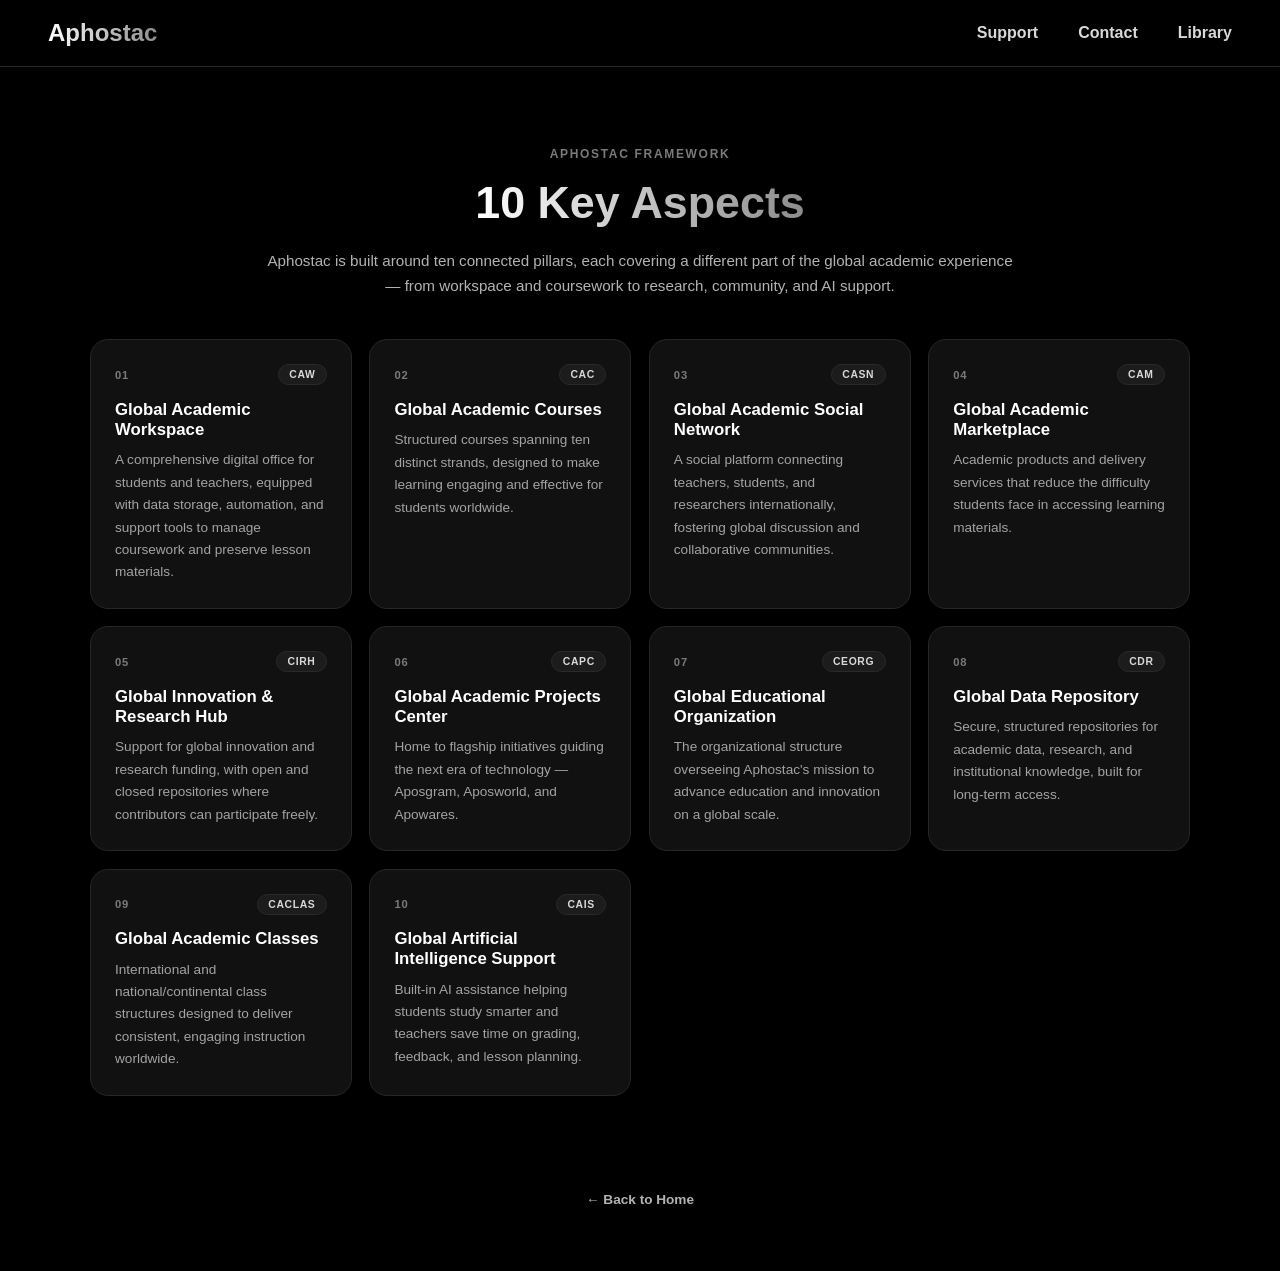
==== aspects.html @ 4a08800a "Add files via upload" ====
<!DOCTYPE html>
<html lang="en-US">
  <!---Copyrights: 2026 Gabriel Yoan L. Cortez. All rights reserved--->
  <!---Webnotes: Keep in mind to watch out for sources, links, href attributes
  because it will affect the website styles--->

  <head>

    <!--- Metalines --->
    <meta charset="utf-8">
    <meta name="author" content="Gabriel Yoan L. Cortez">
    <meta name="description" content="The 10 Key Aspects of Aphostac">
    <meta name="viewport" content="width=device-width, initial-scale=1.0">
    <title>Aphostac/Aspects</title>
    <!--- Connections --->
    <link rel="stylesheet" href="style.css">
    <link rel="stylesheet" href="aspects.css">
    <script src="script.js" defer></script>
    <script src="aspects.js" defer></script>
    <link rel="icon" href="Images/Icon.png" type="image/x-icon">

  </head>
  <body>

    <!--- Navbar --->
    <div class="nav-container">
      <h1 class="nav-title"><a href="index.html" class="nav-title-link">Aphostac</a></h1>
      <nav class="navbar">
        <ul class="nav-list">
          <li><a href="support.html">Support</a></li>
          <li><a href="contact.html">Contact</a></li>
          <li><a href="library.html">Library</a></li>
        </ul>
      </nav>
    </div>

    <!--- Aspects Hero --->
    <main class="aspects-hero">
      <span class="aspects-eyebrow">Aphostac Framework</span>
      <h1 class="aspects-title">10 Key Aspects</h1>
      <p class="aspects-description">
        Aphostac is built around ten connected pillars, each covering a different
        part of the global academic experience — from workspace and coursework
        to research, community, and AI support.
      </p>
    </main>

    <!--- Aspects Grid --->
    <section class="aspects-grid" id="aspectsGrid">

      <div class="aspect-card" data-index="01">
        <div class="aspect-card-head">
          <span class="aspect-card-index">01</span>
          <span class="aspect-card-tag">CAW</span>
        </div>
        <h3 class="aspect-card-title">Global Academic Workspace</h3>
        <p class="aspect-card-text">A comprehensive digital office for students and teachers, equipped with data storage, automation, and support tools to manage coursework and preserve lesson materials.</p>
      </div>

      <div class="aspect-card" data-index="02">
        <div class="aspect-card-head">
          <span class="aspect-card-index">02</span>
          <span class="aspect-card-tag">CAC</span>
        </div>
        <h3 class="aspect-card-title">Global Academic Courses</h3>
        <p class="aspect-card-text">Structured courses spanning ten distinct strands, designed to make learning engaging and effective for students worldwide.</p>
      </div>

      <div class="aspect-card" data-index="03">
        <div class="aspect-card-head">
          <span class="aspect-card-index">03</span>
          <span class="aspect-card-tag">CASN</span>
        </div>
        <h3 class="aspect-card-title">Global Academic Social Network</h3>
        <p class="aspect-card-text">A social platform connecting teachers, students, and researchers internationally, fostering global discussion and collaborative communities.</p>
      </div>

      <div class="aspect-card" data-index="04">
        <div class="aspect-card-head">
          <span class="aspect-card-index">04</span>
          <span class="aspect-card-tag">CAM</span>
        </div>
        <h3 class="aspect-card-title">Global Academic Marketplace</h3>
        <p class="aspect-card-text">Academic products and delivery services that reduce the difficulty students face in accessing learning materials.</p>
      </div>

      <div class="aspect-card" data-index="05">
        <div class="aspect-card-head">
          <span class="aspect-card-index">05</span>
          <span class="aspect-card-tag">CIRH</span>
        </div>
        <h3 class="aspect-card-title">Global Innovation &amp; Research Hub</h3>
        <p class="aspect-card-text">Support for global innovation and research funding, with open and closed repositories where contributors can participate freely.</p>
      </div>

      <div class="aspect-card" data-index="06">
        <div class="aspect-card-head">
          <span class="aspect-card-index">06</span>
          <span class="aspect-card-tag">CAPC</span>
        </div>
        <h3 class="aspect-card-title">Global Academic Projects Center</h3>
        <p class="aspect-card-text">Home to flagship initiatives guiding the next era of technology — Aposgram, Aposworld, and Apowares.</p>
      </div>

      <div class="aspect-card" data-index="07">
        <div class="aspect-card-head">
          <span class="aspect-card-index">07</span>
          <span class="aspect-card-tag">CEORG</span>
        </div>
        <h3 class="aspect-card-title">Global Educational Organization</h3>
        <p class="aspect-card-text">The organizational structure overseeing Aphostac's mission to advance education and innovation on a global scale.</p>
      </div>

      <div class="aspect-card" data-index="08">
        <div class="aspect-card-head">
          <span class="aspect-card-index">08</span>
          <span class="aspect-card-tag">CDR</span>
        </div>
        <h3 class="aspect-card-title">Global Data Repository</h3>
        <p class="aspect-card-text">Secure, structured repositories for academic data, research, and institutional knowledge, built for long-term access.</p>
      </div>

      <div class="aspect-card" data-index="09">
        <div class="aspect-card-head">
          <span class="aspect-card-index">09</span>
          <span class="aspect-card-tag">CACLAS</span>
        </div>
        <h3 class="aspect-card-title">Global Academic Classes</h3>
        <p class="aspect-card-text">International and national/continental class structures designed to deliver consistent, engaging instruction worldwide.</p>
      </div>

      <div class="aspect-card" data-index="10">
        <div class="aspect-card-head">
          <span class="aspect-card-index">10</span>
          <span class="aspect-card-tag">CAIS</span>
        </div>
        <h3 class="aspect-card-title">Global Artificial Intelligence Support</h3>
        <p class="aspect-card-text">Built-in AI assistance helping students study smarter and teachers save time on grading, feedback, and lesson planning.</p>
      </div>

    </section>

    <!--- Back to Home --->
    <div class="aspects-footer">
      <a class="aspects-back" href="index.html">← Back to Home</a>
    </div>

  </body>
</html>
---- style.css ----
/* Fonts >>> */
@font-face {
  font-family: 'ClashDisplay';
  src: url('Fonts/Clash Display/Woff2/ClashDisplay-Extralight.woff2') format('woff2'),
       url('Fonts/Clash Display/Woff1/ClashDisplay-Extralight.woff') format('woff');
  font-weight: 200;
  font-style: normal;
  font-display: swap;
}

@font-face {
  font-family: 'ClashDisplay';
  src: url('Fonts/Clash Display/Woff2/ClashDisplay-Light.woff2') format('woff2'),
       url('Fonts/Clash Display/Woff1/ClashDisplay-Light.woff') format('woff');
  font-weight: 300;
  font-style: normal;
  font-display: swap;
}

@font-face {
  font-family: 'ClashDisplay';
  src: url('Fonts/Clash Display/Woff2/ClashDisplay-Regular.woff2') format('woff2'),
       url('Fonts/Clash Display/Woff1/ClashDisplay-Regular.woff') format('woff');
  font-weight: 400;
  font-style: normal;
  font-display: swap;
}

@font-face {
  font-family: 'ClashDisplay';
  src: url('Fonts/Clash Display/Woff2/ClashDisplay-Medium.woff2') format('woff2'),
       url('Fonts/Clash Display/Woff1/ClashDisplay-Medium.woff') format('woff');
  font-weight: 500;
  font-style: normal;
  font-display: swap;
}

@font-face {
  font-family: 'ClashDisplay';
  src: url('Fonts/Clash Display/Woff2/ClashDisplay-Semibold.woff2') format('woff2'),
       url('Fonts/Clash Display/Woff1/ClashDisplay-Semibold.woff') format('woff');
  font-weight: 600;
  font-style: normal;
  font-display: swap;
}

@font-face {
  font-family: 'ClashDisplay';
  src: url('Fonts/Clash Display/Woff2/ClashDisplay-Bold.woff2') format('woff2'),
       url('Fonts/Clash Display/Woff1/ClashDisplay-Bold.woff') format('woff');
  font-weight: 700;
  font-style: normal;
  font-display: swap;
}

@font-face {
  font-family: 'ClashDisplay Variable';
  src: url('Fonts/Clash Display/Woff2/ClashDisplay-Variable.woff2') format('woff2'),
       url('Fonts/Clash Display/Woff1/ClashDisplay-Variable.woff') format('woff');
  font-weight: 200 700;
  font-style: normal;
  font-display: swap;
}

/* Body >>> */
body {
  background-color: black;
  font-family: 'ClashDisplay', sans-serif;
  font-weight: 400;
  margin: 0;
}

/* Navbar >>> */
:root {
  --title-weight: 600;
}

.nav-container {
  display: flex;
  flex-wrap: nowrap;
  align-items: center;
  justify-content: space-between;
  background-color: #000;
  padding: 1.2rem 3rem;
  border-bottom: 1px solid #2a2a2a;
}

.nav-title {
  font-family: 'ClashDisplay', sans-serif;
  font-weight: 600;
  font-size: 1.5rem;
  margin: 0;
  flex-shrink: 0;
  background: linear-gradient(to right, #ffffff, #8c8c8c);
  -webkit-background-clip: text;
  background-clip: text;
  -webkit-text-fill-color: transparent;
  color: transparent;
}

.navbar {
  flex-shrink: 1;
  min-width: 0;
}

.nav-list {
  display: flex;
  flex-wrap: nowrap;
  list-style: none;
  gap: 2.5rem;
  margin: 0;
  padding: 0;
}

.nav-list a {
  font-family: 'ClashDisplay', sans-serif;
  font-weight: 600;
  text-decoration: none;
  color: #d9d9d9;
  font-size: 1rem;
  white-space: nowrap;
  transition: color 0.2s ease;
}

.nav-list a:hover {
  color: #ffffff;
}

/* Medias >>> */
@media (max-width: 768px) {
  .nav-container {
    padding: 1rem 1.5rem;
  }

  .nav-title {
    font-size: 1.4rem;
  }

  .nav-list {
    gap: 1.2rem;
  }

  .nav-list a {
    font-size: 0.85rem;
  }
}

@media (max-width: 480px) {
  .nav-container {
    padding: 0.8rem 1rem;
  }

  .nav-title {
    font-size: 0.85rem;
  }

  .nav-list {
    gap: 0.7rem;
  }

  .nav-list a {
    font-size: 0.7rem;
  }
}

/* Mainsect >>> */
.main-section {
  display: flex;
  flex-direction: column;
  align-items: center;
  justify-content: center;
  text-align: center;
  padding: 6rem 2rem;
  padding-bottom: 10rem;
  max-width: 800px;
  margin: 0 auto;
}

.title-main {
  font-family: 'ClashDisplay', sans-serif;
  font-weight: 600;
  font-size: 3rem;
  margin: 0 0 1.5rem;
  background: linear-gradient(to right, #ffffff, #8c8c8c);
  -webkit-background-clip: text;
  background-clip: text;
  -webkit-text-fill-color: transparent;
  color: transparent;
}

.description-main {
  font-family: 'ClashDisplay', sans-serif;
  font-weight: 400;
  font-size: 0.9rem;
  line-height: 1.7;
  color: #b3b3b3;
  margin: 0;
}

/* Mainbuts >>> */
.Viewact-main,
.Groupact-main {
  position: fixed;
  left: 1rem;
  right: 1rem;
  width: auto;
  font-family: 'ClashDisplay', sans-serif;
  font-weight: 600;
  font-size: 0.95rem;
  padding: 0.95rem 1.5rem;
  border-radius: 999px;
  border: 1px solid #2a2a2a;
  cursor: pointer;
  transition: transform 0.2s ease, opacity 0.2s ease;
  z-index: 100;
}

.Viewact-main:hover,
.Groupact-main:hover {
  transform: translateY(-2px);
  opacity: 0.9;
}

.Groupact-main {
  bottom: max(1.5rem, env(safe-area-inset-bottom));
  background-color: #000000;
  color: #ffffff;
}

.Viewact-main {
  bottom: calc(max(1.5rem, env(safe-area-inset-bottom)) + 4rem);
  background-color: #ffffff;
  color: #000000;
}

@media (max-width: 768px) {
  .main-section {
    padding: 4rem 1.5rem;
    padding-bottom: 9rem;
  }

  .title-main {
    font-size: 2.2rem;
  }

  .description-main {
    font-size: 1rem;
  }
}

@media (max-width: 480px) {
  .main-section {
    padding: 3rem 1rem;
    padding-bottom: 8.5rem;
  }

  .title-main {
    font-size: 1.7rem;
  }

  .description-main {
    font-size: 0.75rem;
  }

  .Viewact-main,
  .Groupact-main {
    left: 0.75rem;
    right: 0.75rem;
    font-size: 0.85rem;
    padding: 0.85rem 1.25rem;
  }

  .Viewact-main {
    bottom: calc(max(1rem, env(safe-area-inset-bottom)) + 3.5rem);
  }

  .Groupact-main {
    bottom: max(1rem, env(safe-area-inset-bottom));
  }
}

/* Card Deck >>> */
.deck-wrapper {
  position: fixed;
  left: 1rem;
  right: 1rem;
  bottom: calc(max(1.5rem, env(safe-area-inset-bottom)) + 8.6rem);
  z-index: 90;
  display: flex;
  justify-content: center;
  pointer-events: none;
}

.card-deck {
  display: flex;
  align-items: center;
  justify-content: center;
  gap: 0.75rem;
  width: 100%;
  max-width: 420px;
  pointer-events: auto;
}

.deck-card {
  flex: 1;
  text-decoration: none;
  border-radius: 18px;
  padding: 1rem;
  display: flex;
  flex-direction: column;
  justify-content: space-between;
  height: 92px;
  overflow: hidden;
  cursor: pointer;
  transition: transform 0.4s cubic-bezier(.22,.9,.32,1),
              opacity 0.4s ease,
              background-color 0.4s ease,
              box-shadow 0.4s ease;
}

.deck-card-index {
  font-family: 'ClashDisplay', sans-serif;
  font-weight: 600;
  font-size: 0.65rem;
  letter-spacing: 0.08em;
}

.deck-card-title {
  font-family: 'ClashDisplay', sans-serif;
  font-weight: 600;
  font-size: 0.78rem;
  line-height: 1.25;
  margin: 0;
}

.deck-card-side {
  background-color: #111111;
  border: 1px solid #262626;
  color: #9a9a9a;
  transform: scale(0.86);
  opacity: 0.55;
}

.deck-card-center {
  background-color: #ffffff;
  color: #000000;
  transform: scale(1.08);
  opacity: 1;
  box-shadow: 0 12px 30px rgba(0, 0, 0, 0.35);
  z-index: 2;
}

.deck-card-center .deck-card-index {
  opacity: 0.45;
}

.deck-card-side .deck-card-index {
  opacity: 0.6;
}

.deck-card.is-swapping {
  opacity: 0;
  transform: scale(0.9) translateY(6px);
}

@media (max-width: 480px) {
  .deck-wrapper {
    bottom: calc(max(1rem, env(safe-area-inset-bottom)) + 7.2rem);
  }
  .card-deck {
    gap: 0.5rem;
    max-width: 340px;
  }
  .deck-card {
    height: 78px;
    padding: 0.8rem;
    border-radius: 14px;
  }
  .deck-card-title {
    font-size: 0.68rem;
  }
  .deck-card-index {
    font-size: 0.58rem;
  }
}

/* Popup Sheets >>> */
.popup-overlay {
  position: fixed;
  inset: 0;
  background-color: rgba(0, 0, 0, 0.65);
  opacity: 0;
  pointer-events: none;
  transition: opacity 0.35s ease;
  z-index: 195;
}

.popup-overlay.active {
  opacity: 1;
  pointer-events: auto;
}

.popup-sheet {
  position: fixed;
  left: 0;
  right: 0;
  bottom: 0;
  top: 230px;
  background-color: #0d0d0d;
  border-top: 1px solid #2a2a2a;
  border-radius: 24px 24px 0 0;
  box-shadow: 0 -12px 40px rgba(0, 0, 0, 0.5);
  transform: translateY(100%);
  transition: transform 0.4s cubic-bezier(.22,.9,.32,1);
  z-index: 200;
  display: flex;
  flex-direction: column;
  overflow: hidden;
}

.popup-sheet.active {
  transform: translateY(0);
}

.popup-handle {
  flex-shrink: 0;
  width: 44px;
  height: 4px;
  background-color: #333333;
  border-radius: 999px;
  margin: 0.9rem auto 0.6rem;
  cursor: grab;
  touch-action: none;
}

.popup-scroll {
  overflow-y: auto;
  padding: 0.5rem 1.8rem 3rem;
  -webkit-overflow-scrolling: touch;
}

.popup-header {
  padding-top: 0.5rem;
  margin-bottom: 1.5rem;
}

.popup-eyebrow {
  font-family: 'ClashDisplay', sans-serif;
  font-weight: 600;
  font-size: 0.75rem;
  letter-spacing: 0.12em;
  text-transform: uppercase;
  color: #7a7a7a;
}

.popup-title {
  font-family: 'ClashDisplay', sans-serif;
  font-weight: 600;
  font-size: 1.8rem;
  margin: 0.4rem 0 0.8rem;
  background: linear-gradient(to right, #ffffff, #8c8c8c);
  -webkit-background-clip: text;
  background-clip: text;
  -webkit-text-fill-color: transparent;
  color: transparent;
}

.popup-section {
  margin-bottom: 2rem;
}

.popup-subtitle {
  font-family: 'ClashDisplay', sans-serif;
  font-weight: 600;
  font-size: 1.1rem;
  color: #ffffff;
  margin: 0 0 0.8rem;
}

.popup-text {
  font-family: 'ClashDisplay', sans-serif;
  font-weight: 400;
  font-size: 0.9rem;
  line-height: 1.7;
  color: #b3b3b3;
  margin: 0;
}

.popup-cards {
  display: flex;
  flex-direction: column;
  gap: 0.9rem;
}

.popup-card {
  background-color: #111111;
  border: 1px solid #262626;
  border-radius: 18px;
  padding: 1.2rem 1.3rem;
  transition: border-color 0.2s ease, transform 0.2s ease;
}

.popup-card:hover {
  border-color: #3a3a3a;
  transform: translateY(-2px);
}

.popup-card-index {
  font-family: 'ClashDisplay', sans-serif;
  font-weight: 600;
  font-size: 0.65rem;
  letter-spacing: 0.08em;
  color: #7a7a7a;
}

.popup-card-title {
  font-family: 'ClashDisplay', sans-serif;
  font-weight: 600;
  font-size: 0.95rem;
  color: #ffffff;
  margin: 0.5rem 0 0.5rem;
}

.popup-card-text {
  font-family: 'ClashDisplay', sans-serif;
  font-weight: 400;
  font-size: 0.82rem;
  line-height: 1.6;
  color: #a3a3a3;
  margin: 0;
}

/* Popup Form >>> */
.popup-form {
  display: flex;
  flex-direction: column;
  gap: 1.1rem;
}

.popup-label {
  font-family: 'ClashDisplay', sans-serif;
  font-weight: 500;
  font-size: 0.82rem;
  color: #b3b3b3;
  display: flex;
  flex-direction: column;
  gap: 0.5rem;
}

.popup-input {
  font-family: 'ClashDisplay', sans-serif;
  font-weight: 400;
  font-size: 0.9rem;
  color: #ffffff;
  background-color: #111111;
  border: 1px solid #262626;
  border-radius: 12px;
  padding: 0.85rem 1rem;
  outline: none;
  transition: border-color 0.2s ease;
}

.popup-input:focus {
  border-color: #6a6a6a;
}

.popup-textarea {
  resize: vertical;
  min-height: 90px;
}

.popup-submit {
  font-family: 'ClashDisplay', sans-serif;
  font-weight: 600;
  font-size: 0.95rem;
  padding: 0.95rem 1.5rem;
  border-radius: 999px;
  border: 1px solid #2a2a2a;
  background-color: #ffffff;
  color: #000000;
  cursor: pointer;
  margin-top: 0.4rem;
  transition: transform 0.2s ease, opacity 0.2s ease;
}

.popup-submit:hover {
  transform: translateY(-2px);
  opacity: 0.9;
}

.popup-form-note {
  font-family: 'ClashDisplay', sans-serif;
  font-weight: 400;
  font-size: 0.8rem;
  color: #7a7a7a;
  min-height: 1rem;
  margin: 0;
  opacity: 0;
  transition: opacity 0.3s ease;
}

.popup-form-note.show {
  opacity: 1;
  color: #9ad19a;
}

body.popup-open {
  overflow: hidden;
}

@media (max-width: 768px) {
  .popup-sheet {
    top: 200px;
  }
  .popup-title {
    font-size: 1.5rem;
  }
}

@media (max-width: 480px) {
  .popup-sheet {
    top: 165px;
  }
  .popup-scroll {
    padding: 0.5rem 1.3rem 2.5rem;
  }
  .popup-title {
    font-size: 1.3rem;
  }
}
---- aspects.css ----
/* Sticky Navbar >>> */
.nav-container {
  position: sticky;
  top: 0;
  z-index: 150;
}

/* Aspects Hero >>> */
.aspects-hero {
  display: flex;
  flex-direction: column;
  align-items: center;
  text-align: center;
  padding: 5rem 2rem 2.5rem;
  max-width: 760px;
  margin: 0 auto;
}

.aspects-eyebrow {
  font-family: 'ClashDisplay', sans-serif;
  font-weight: 600;
  font-size: 0.75rem;
  letter-spacing: 0.14em;
  text-transform: uppercase;
  color: #7a7a7a;
  margin-bottom: 1rem;
}

.aspects-title {
  font-family: 'ClashDisplay', sans-serif;
  font-weight: 600;
  font-size: 2.8rem;
  margin: 0 0 1.2rem;
  background: linear-gradient(to right, #ffffff, #8c8c8c);
  -webkit-background-clip: text;
  background-clip: text;
  -webkit-text-fill-color: transparent;
  color: transparent;
}

.aspects-description {
  font-family: 'ClashDisplay', sans-serif;
  font-weight: 400;
  font-size: 0.95rem;
  line-height: 1.7;
  color: #b3b3b3;
  margin: 0;
}

/* Aspects Grid >>> */
.aspects-grid {
  display: grid;
  grid-template-columns: repeat(auto-fit, minmax(260px, 1fr));
  gap: 1.1rem;
  max-width: 1100px;
  margin: 0 auto;
  padding: 0 2rem 6rem;
}

.aspect-card {
  background-color: #111111;
  border: 1px solid #262626;
  border-radius: 18px;
  padding: 1.5rem;
  cursor: default;
  transition: border-color 0.25s ease, transform 0.25s ease, background-color 0.25s ease;
}

.aspect-card:hover {
  border-color: #3a3a3a;
  background-color: #141414;
  transform: translateY(-3px);
}

.aspect-card-head {
  display: flex;
  align-items: center;
  justify-content: space-between;
  margin-bottom: 0.9rem;
}

.aspect-card-index {
  font-family: 'ClashDisplay', sans-serif;
  font-weight: 600;
  font-size: 0.7rem;
  letter-spacing: 0.08em;
  color: #7a7a7a;
}

.aspect-card-tag {
  font-family: 'ClashDisplay', sans-serif;
  font-weight: 600;
  font-size: 0.65rem;
  letter-spacing: 0.06em;
  color: #d9d9d9;
  background-color: #1c1c1c;
  border: 1px solid #2a2a2a;
  border-radius: 999px;
  padding: 0.25rem 0.65rem;
}

.aspect-card-title {
  font-family: 'ClashDisplay', sans-serif;
  font-weight: 600;
  font-size: 1.05rem;
  color: #ffffff;
  margin: 0 0 0.6rem;
}

.aspect-card-text {
  font-family: 'ClashDisplay', sans-serif;
  font-weight: 400;
  font-size: 0.85rem;
  line-height: 1.65;
  color: #a3a3a3;
  margin: 0;
}

/* Highlighted / active state (JS-toggled) >>> */
.aspect-card.is-active {
  border-color: #ffffff;
  background-color: #161616;
}

/* Footer link >>> */
.aspects-footer {
  display: flex;
  justify-content: center;
  padding-bottom: 4rem;
}

.aspects-back {
  font-family: 'ClashDisplay', sans-serif;
  font-weight: 600;
  font-size: 0.85rem;
  color: #b3b3b3;
  text-decoration: none;
  transition: color 0.2s ease;
}

.aspects-back:hover {
  color: #ffffff;
}

/* Nav title link (keeps gradient, adds clickability) >>> */
.nav-title-link {
  text-decoration: none;
  color: inherit;
}

/* Medias >>> */
@media (max-width: 768px) {
  .aspects-hero {
    padding: 4rem 1.5rem 2rem;
  }
  .aspects-title {
    font-size: 2.1rem;
  }
  .aspects-description {
    font-size: 0.9rem;
  }
  .aspects-grid {
    grid-template-columns: 1fr;
    padding: 0 1.5rem 4.5rem;
    gap: 0.9rem;
  }
}

@media (max-width: 480px) {
  .aspects-hero {
    padding: 3rem 1rem 1.5rem;
  }
  .aspects-title {
    font-size: 1.7rem;
  }
  .aspect-card {
    padding: 1.2rem;
    border-radius: 14px;
  }
  .aspect-card-title {
    font-size: 0.95rem;
  }
  .aspect-card-text {
    font-size: 0.78rem;
  }
}
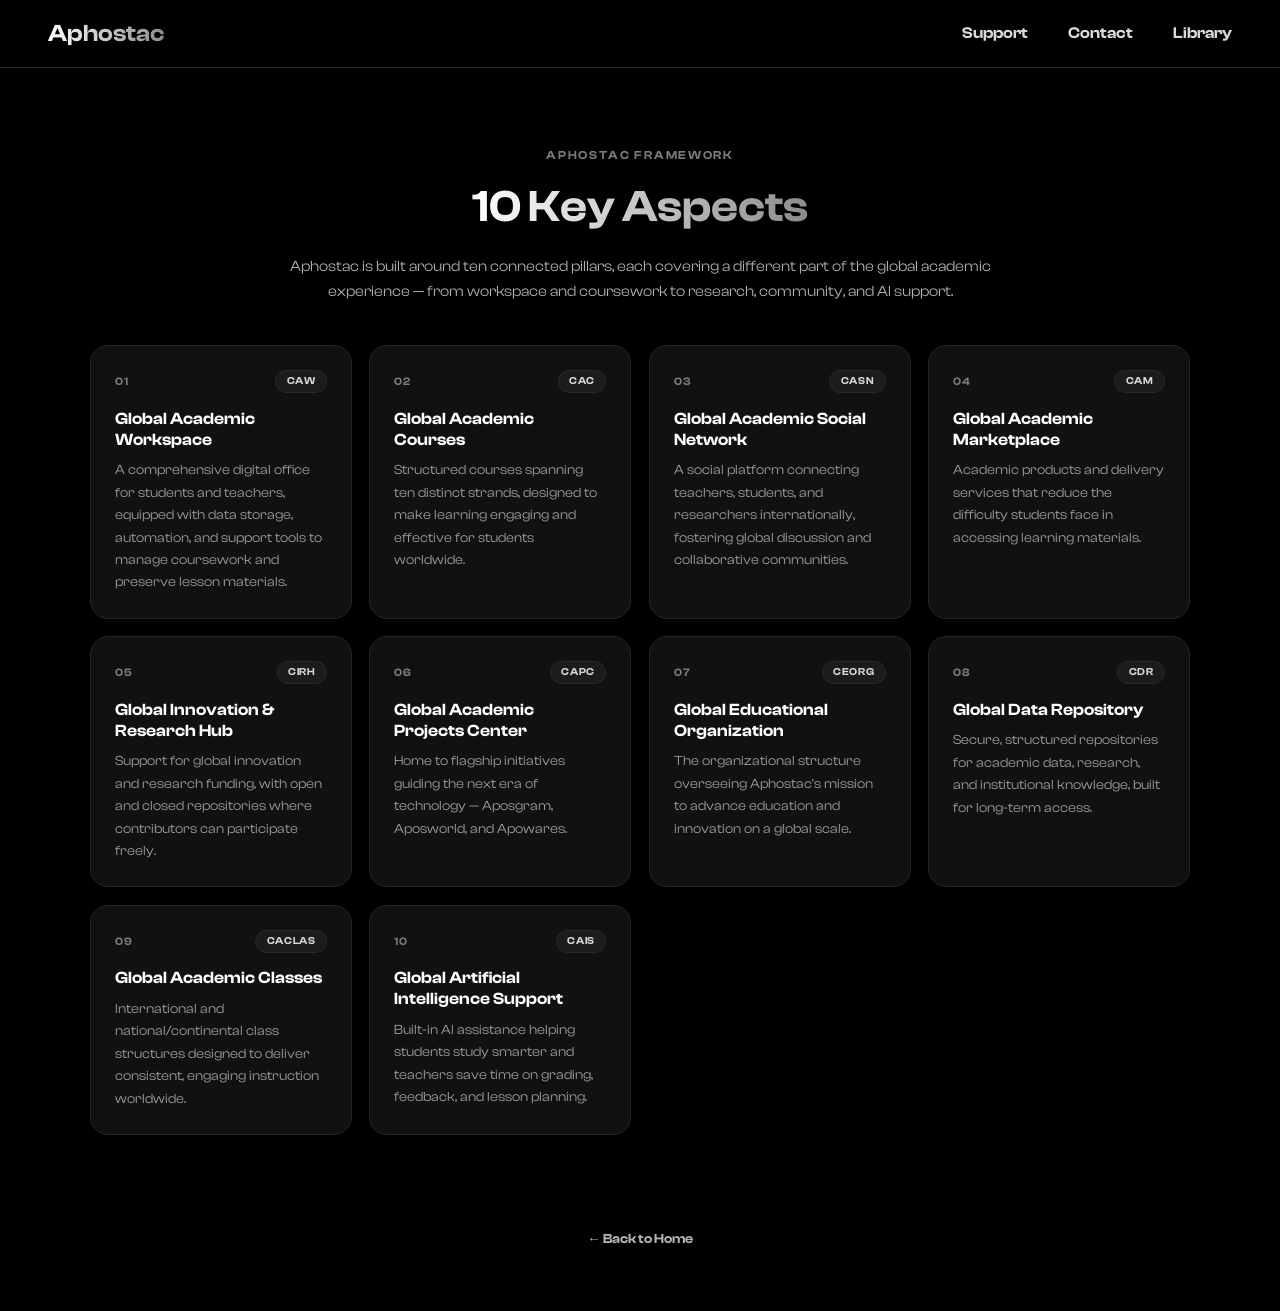
==== commit c8a249ff: "Add files via upload" ====
--- a/aspects.html
+++ b/aspects.html
@@ -17,7 +17,7 @@
     <link rel="stylesheet" href="aspects.css">
     <script src="script.js" defer></script>
     <script src="aspects.js" defer></script>
-    <link rel="icon" href="Images/Icon.png" type="image/x-icon">
+    <link rel="icon" href="Icon.png" type="image/x-icon">
 
   </head>
   <body>
--- a/style.css
+++ b/style.css
@@ -1,8 +1,8 @@
 /* Fonts >>> */
 @font-face {
   font-family: 'ClashDisplay';
-  src: url('Fonts/Clash Display/Woff2/ClashDisplay-Extralight.woff2') format('woff2'),
-       url('Fonts/Clash Display/Woff1/ClashDisplay-Extralight.woff') format('woff');
+  src: url('ClashDisplay-Extralight.woff2') format('woff2'),
+       url('ClashDisplay-Extralight.woff') format('woff');
   font-weight: 200;
   font-style: normal;
   font-display: swap;
@@ -10,8 +10,8 @@
 
 @font-face {
   font-family: 'ClashDisplay';
-  src: url('Fonts/Clash Display/Woff2/ClashDisplay-Light.woff2') format('woff2'),
-       url('Fonts/Clash Display/Woff1/ClashDisplay-Light.woff') format('woff');
+  src: url('ClashDisplay-Light.woff2') format('woff2'),
+       url('ClashDisplay-Light.woff') format('woff');
   font-weight: 300;
   font-style: normal;
   font-display: swap;
@@ -19,8 +19,8 @@
 
 @font-face {
   font-family: 'ClashDisplay';
-  src: url('Fonts/Clash Display/Woff2/ClashDisplay-Regular.woff2') format('woff2'),
-       url('Fonts/Clash Display/Woff1/ClashDisplay-Regular.woff') format('woff');
+  src: url('ClashDisplay-Regular.woff2') format('woff2'),
+       url('ClashDisplay-Regular.woff') format('woff');
   font-weight: 400;
   font-style: normal;
   font-display: swap;
@@ -28,8 +28,8 @@
 
 @font-face {
   font-family: 'ClashDisplay';
-  src: url('Fonts/Clash Display/Woff2/ClashDisplay-Medium.woff2') format('woff2'),
-       url('Fonts/Clash Display/Woff1/ClashDisplay-Medium.woff') format('woff');
+  src: url('ClashDisplay-Medium.woff2') format('woff2'),
+       url('ClashDisplay-Medium.woff') format('woff');
   font-weight: 500;
   font-style: normal;
   font-display: swap;
@@ -37,8 +37,8 @@
 
 @font-face {
   font-family: 'ClashDisplay';
-  src: url('Fonts/Clash Display/Woff2/ClashDisplay-Semibold.woff2') format('woff2'),
-       url('Fonts/Clash Display/Woff1/ClashDisplay-Semibold.woff') format('woff');
+  src: url('ClashDisplay-Semibold.woff2') format('woff2'),
+       url('ClashDisplay-Semibold.woff') format('woff');
   font-weight: 600;
   font-style: normal;
   font-display: swap;
@@ -46,8 +46,8 @@
 
 @font-face {
   font-family: 'ClashDisplay';
-  src: url('Fonts/Clash Display/Woff2/ClashDisplay-Bold.woff2') format('woff2'),
-       url('Fonts/Clash Display/Woff1/ClashDisplay-Bold.woff') format('woff');
+  src: url('ClashDisplay-Bold.woff2') format('woff2'),
+       url('ClashDisplay-Bold.woff') format('woff');
   font-weight: 700;
   font-style: normal;
   font-display: swap;
@@ -55,8 +55,8 @@
 
 @font-face {
   font-family: 'ClashDisplay Variable';
-  src: url('Fonts/Clash Display/Woff2/ClashDisplay-Variable.woff2') format('woff2'),
-       url('Fonts/Clash Display/Woff1/ClashDisplay-Variable.woff') format('woff');
+  src: url('ClashDisplay-Variable.woff2') format('woff2'),
+       url('ClashDisplay-Variable.woff') format('woff');
   font-weight: 200 700;
   font-style: normal;
   font-display: swap;
